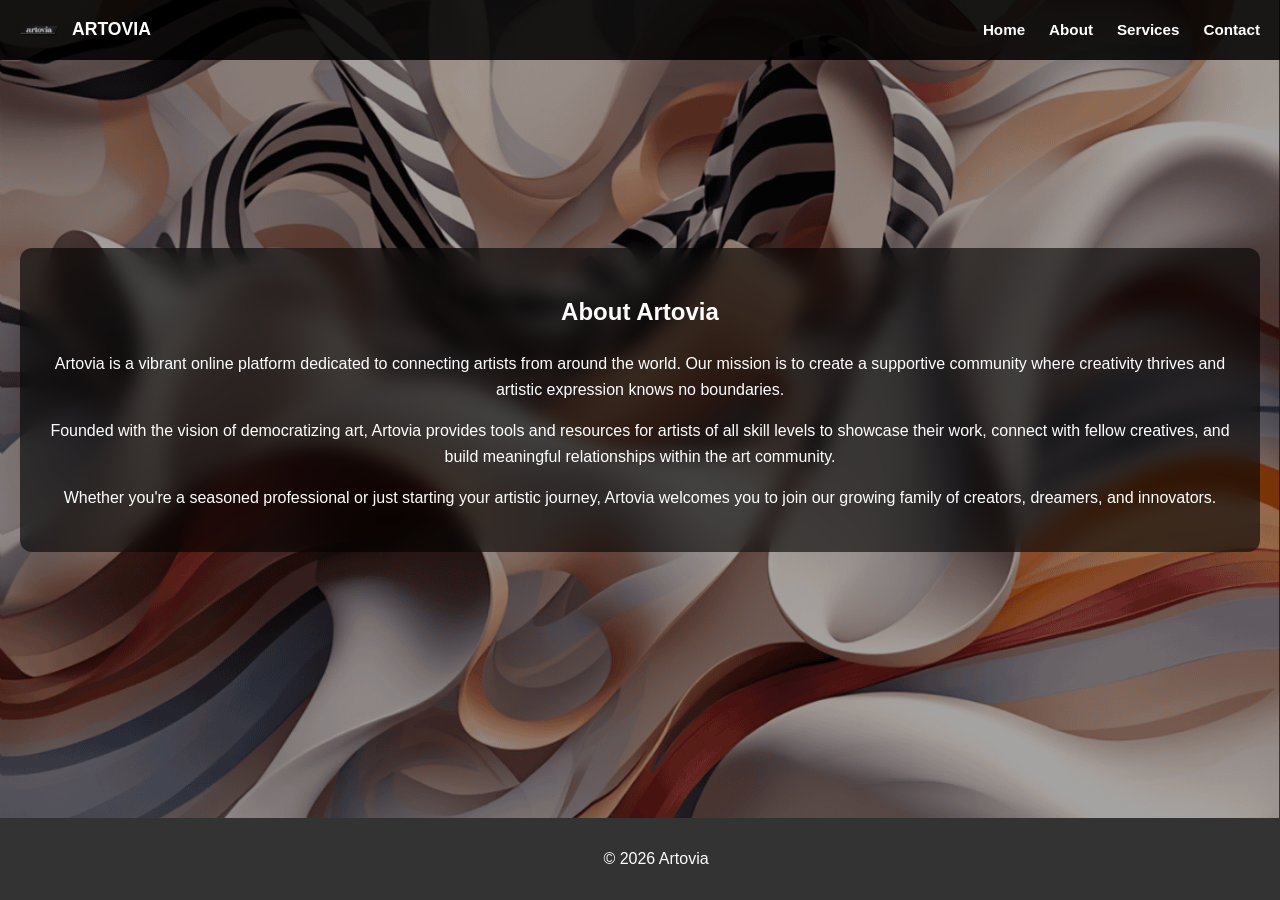
==== about.html @ a337511a "Create missing about.html page to fix 404 error" ====
<!DOCTYPE html>
<html lang="en">
<head>
    <meta charset="UTF-8">
    <meta name="viewport" content="width=device-width, initial-scale=1.0">
    <title>Artovia - About</title>
    <link rel="stylesheet" href="style.css">
</head>
<body>
    <header>
        <div class="logo">
            <img src="images/logo.png" alt="Artovia Logo">
            <span>Artovia</span>
        </div>
        <nav>
            <ul>
                <li><a href="index.html">Home</a></li>
                <li><a href="about.html">About</a></li>
                <li><a href="services.html">Services</a></li>
                <li><a href="contact.html">Contact</a></li>
            </ul>
        </nav>
    </header>
    <main>
        <div class="content-box">
            <h2>About Artovia</h2>
            <p>Artovia is a vibrant online platform dedicated to connecting artists from around the world. Our mission is to create a supportive community where creativity thrives and artistic expression knows no boundaries.</p>
            <p>Founded with the vision of democratizing art, Artovia provides tools and resources for artists of all skill levels to showcase their work, connect with fellow creatives, and build meaningful relationships within the art community.</p>
            <p>Whether you're a seasoned professional or just starting your artistic journey, Artovia welcomes you to join our growing family of creators, dreamers, and innovators.</p>
        </div>
    </main>
    <footer>
        <p>&copy; 2026 Artovia</p>
    </footer>
    <script src="script.js"></script>
</body>
</html>
---- style.css ----
body {
    font-family: 'Segoe UI', Tahoma, Geneva, Verdana, sans-serif;
    margin: 0;
    padding: 0;
    min-height: 100vh;
    background-color: #111;
    background-image: linear-gradient(rgba(0, 0, 0, 0.35), rgba(0, 0, 0, 0.35)), url('images/background.png');
    background-size: cover;
    background-position: center;
    background-repeat: no-repeat;
    background-attachment: fixed;
    color: white;
    overflow-x: hidden;
}

/* Global image constraints */
img {
    max-width: 100%;
    height: auto;
}

header {
    position: fixed;
    top: 0;
    width: 100%;
    height: 60px;
    background-color: rgba(0, 0, 0, 0.85);
    display:flex;
    align-items: center;
    justify-content: space-between;
    padding: 0 20px;
    color: white;
    text-align: center;
    z-index: 10;
    box-sizing: border-box;
}

.logo,
.navbar .logo {
    display: inline-flex;
    align-items: center;
    gap: 0.75rem;
    font-size: 1.1rem;
    font-weight: 700;
    color: white;
    text-transform: uppercase;
    flex-shrink: 0;
}

.logo img,
.navbar .logo img {
    width: 40px;
    height: auto;
}

.navbar .logo span {
    display: inline-block;
}


nav {
    display: flex;
    align-items: center;
    flex: 1;
    justify-content: flex-end;
}

nav ul {
    list-style: none;
    padding: 0;
    margin: 0;
    display: flex;
    gap: 1.5rem;
}

nav ul li {
    display: inline;
    margin: 0;
    white-space: nowrap;
}

nav a {
    color: white;
    text-decoration: none;
    font-weight: bold;
    font-size: 0.95rem;
}

.navbar nav a:hover {
    text-decoration: underline;
}

/* Homepage layout */
.homepage-content {
    display: flex;
    gap: 20px;
    margin: 80px 20px 20px 20px;
    align-items: flex-start;
    max-width: 1200px;
    margin-left: auto;
    margin-right: auto;
}

.intro-section {
    flex: 1;
    min-height: 400px;
}

.gallery-section {
    flex: 1;
    display: flex;
    align-items: center;
    justify-content: center;
    min-height: 400px;
}

.cta-section {
    text-align: center;
    margin: 30px 0 40px 0;
}

/* Blurred content boxes */
.content-box {
    background-color: rgba(0, 0, 0, 0.6);
    backdrop-filter: blur(10px);
    -webkit-backdrop-filter: blur(10px);
    border-radius: 12px;
    padding: 25px;
    width: 100%;
    box-sizing: border-box;
    height: fit-content;
}

.content-box h2,
.content-box h3,
.content-box p {
    color: white;
    line-height: 1.6;
}

/* Photo gallery styling */
.photo-gallery {
    display: grid;
    grid-template-columns: repeat(2, 1fr);
    gap: 10px;
    margin: 0;
    padding: 0;
    border: none;
}

.photo-gallery img {
    width: 100%;
    height: 140px;
    object-fit: cover;
    border-radius: 6px;
    cursor: pointer;
    transition: transform 0.3s ease, box-shadow 0.3s ease;
}

.photo-gallery img:hover {
    transform: scale(1.05);
    box-shadow: 0 8px 25px rgba(0, 0, 0, 0.3);
}

/* CTA buttons styling */
.cta-btns {
    margin: 25px 0;
    display: flex;
    gap: 15px;
    justify-content: center;
    flex-wrap: wrap;
}

.btn {
    background-color: #FF6B6B;
    color: white;
    padding: 15px 30px;
    text-decoration: none;
    border-radius: 8px;
    font-weight: bold;
    font-size: 1.1rem;
    transition: all 0.3s ease;
    display: inline-block;
    border: 2px solid #FF6B6B;
    box-shadow: 0 4px 15px rgba(255, 107, 107, 0.3);
    text-transform: uppercase;
    letter-spacing: 0.5px;
}

.btn:hover {
    background-color: #FF5252;
    border-color: #FF5252;
    box-shadow: 0 6px 20px rgba(255, 82, 82, 0.4);
    transform: translateY(-2px);
}

.login-form {
    display: flex;
    flex-direction: column;
    justify-content: center;
    align-items: center;
}

.login-form h2 {
    margin-bottom: 20px;
    font-size: 1.8rem;
}

.login-form input {
    display: block;
    width: 250px;
    padding: 10px;
    margin: 10px 0;
    font-size: 1rem;
    background-color: rgba(255, 255, 255, 0.9);
    border: none;
    border-radius: 6px;
}

.login-form button {
    margin: 10px;
    background-color: #FF6B6B;
    color: white;
    border: none;
    padding: 10px 20px;
    border-radius: 6px;
    font-weight: bold;
    cursor: pointer;
}

/* Container styles */
.reg-container,
.upload-container,
.profile-container,
.gallery-container {
    text-align: center;
}

.reg-container input,
.reg-container textarea,
.upload-container input,
.upload-container textarea {
    background-color: rgba(255, 255, 255, 0.9);
    border: none;
    border-radius: 6px;
    padding: 10px;
    margin: 8px 0;
    width: 100%;
    max-width: 400px;
    display: block;
    margin-left: auto;
    margin-right: auto;
}

.reg-container button,
.upload-container button,
.profile-container button {
    background-color: #FF6B6B;
    color: white;
    border: none;
    padding: 12px 24px;
    margin: 10px;
    border-radius: 6px;
    font-weight: bold;
    cursor: pointer;
    font-size: 1rem;
}

.reg-container button:hover,
.upload-container button:hover,
.profile-container button:hover {
    background-color: #FF5252;
}

.gallery {
    display: grid;
    grid-template-columns: repeat(auto-fit, minmax(250px, 1fr));
    gap: 20px;
    margin-top: 20px;
}

.gallery img {
    width: 100%;
    height: auto;
    border-radius: 8px;
    cursor: pointer;
    transition: transform 0.3s ease;
}

.gallery img:hover {
    transform: scale(1.05);
}

.feed {
    display: flex;
    height: 100vh;
    overflow-x: scroll;
    scroll-behavior: smooth;
    margin-top: 60px;
}

.feed::-webkit-scrollbar {
    display: none;
}

.post {
    min-width: 100vw;
    height: calc(100vh - 60px);
    display: flex;
    align-items: center;
    justify-content: center;
    flex-direction: column;
    scroll-snap-align: center;
    position: relative;
}

.post img {
    max-width: 70%;
    max-height: 70%;
    border-radius: 12px;
    transition: transform .4s ease;
    box-shadow: 0 20px 40px rgba(0, 0, 0, .5);
}

.post active img {
    transform: scale(1.2);
}

.post info .artistpic {
    width: 50px;
    height: 50px;
    border-radius: 50%;
    margin-right: 5px;
    border: 2px solid white;
}

.vote-btn { 
    background-color: #333;
    color: white;
    border: none;
    padding: 10px 18px;
    margin-top: 20px;
    cursor: pointer;
    font-weight: bold;
    border-radius: 20px;
    transition: transform .2s;
}

.vote-btn:hover {
    transform: scale(1.1);
}

.post-info {
    width: 40px;
    height: 40px;
}

main {
    padding: 20px;
    text-align: center;
    min-height: calc(100vh - 140px);
    display: flex;
    flex-direction: column;
    justify-content: center;
}

footer {
    background-color: #333;
    color: white;
    text-align: center;
    padding: 1rem;
    position: fixed;
    bottom: 0;
    width: 100%;
}
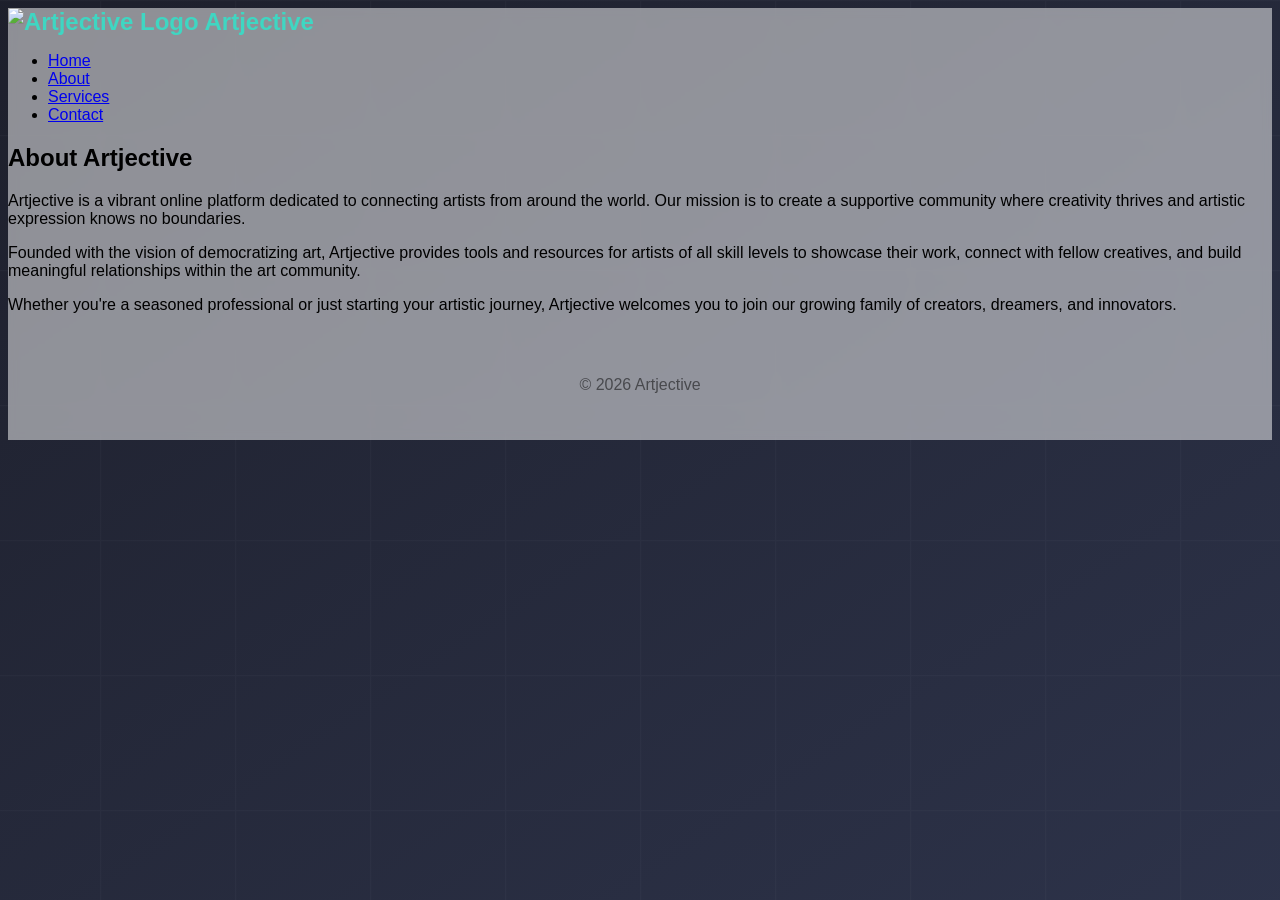
==== commit c1e508ba: "Update landing page and add background image" ====
--- a/about.html
+++ b/about.html
@@ -3,14 +3,16 @@
 <head>
     <meta charset="UTF-8">
     <meta name="viewport" content="width=device-width, initial-scale=1.0">
-    <title>Artovia - About</title>
-    <link rel="stylesheet" href="style.css">
+    <title>Artjective - About</title>
+    <link rel="icon" href="images/favicon.svg" type="image/svg+xml">
+    <link rel="shortcut icon" href="images/favicon.svg">
+    <link rel="stylesheet" href="style.css?v=2">
 </head>
 <body>
     <header>
         <div class="logo">
-            <img src="images/logo.png" alt="Artovia Logo">
-            <span>Artovia</span>
+            <img src="images/artjective-logo.svg" alt="Artjective Logo">
+            <span>Artjective</span>
         </div>
         <nav>
             <ul>
@@ -23,14 +25,14 @@
     </header>
     <main>
         <div class="content-box">
-            <h2>About Artovia</h2>
-            <p>Artovia is a vibrant online platform dedicated to connecting artists from around the world. Our mission is to create a supportive community where creativity thrives and artistic expression knows no boundaries.</p>
-            <p>Founded with the vision of democratizing art, Artovia provides tools and resources for artists of all skill levels to showcase their work, connect with fellow creatives, and build meaningful relationships within the art community.</p>
-            <p>Whether you're a seasoned professional or just starting your artistic journey, Artovia welcomes you to join our growing family of creators, dreamers, and innovators.</p>
+            <h2>About Artjective</h2>
+            <p>Artjective is a vibrant online platform dedicated to connecting artists from around the world. Our mission is to create a supportive community where creativity thrives and artistic expression knows no boundaries.</p>
+            <p>Founded with the vision of democratizing art, Artjective provides tools and resources for artists of all skill levels to showcase their work, connect with fellow creatives, and build meaningful relationships within the art community.</p>
+            <p>Whether you're a seasoned professional or just starting your artistic journey, Artjective welcomes you to join our growing family of creators, dreamers, and innovators.</p>
         </div>
     </main>
     <footer>
-        <p>&copy; 2026 Artovia</p>
+        <p>&copy; 2026 Artjective</p>
     </footer>
     <script src="script.js"></script>
 </body>
--- a/style.css
+++ b/style.css
@@ -1,375 +1,107 @@
 body {
-    font-family: 'Segoe UI', Tahoma, Geneva, Verdana, sans-serif;
-    margin: 0;
-    padding: 0;
-    min-height: 100vh;
-    background-color: #111;
-    background-image: linear-gradient(rgba(0, 0, 0, 0.35), rgba(0, 0, 0, 0.35)), url('images/background.png');
+    background-image: url("images/background.svg");
     background-size: cover;
     background-position: center;
-    background-repeat: no-repeat;
     background-attachment: fixed;
-    color: white;
-    overflow-x: hidden;
+    font-family: 'Poppins', sans-serif;
+    color: black;
+    backdrop-filter: blur(5px);
 }
 
-/* Global image constraints */
-img {
-    max-width: 100%;
-    height: auto;
+body::before {
+    content: "";
+    position: fixed;
+    top: 0;
+    left: 0;
+    width: 100%;
+    height: 100%;
+    background-color: rgba(255, 255, 255, 0.5);
+    z-index: -1;
 }
 
-header {
+.nav {
+    display: flex;
+    justify-content: space-between;
+    align-items: center;
+    padding: 20px 60px;
     position: fixed;
+    width: 100%;
     top: 0;
-    width: 100%;
-    height: 60px;
-    background-color: rgba(0, 0, 0, 0.85);
-    display:flex;
-    align-items: center;
-    justify-content: space-between;
-    padding: 0 20px;
-    color: white;
-    text-align: center;
-    z-index: 10;
-    box-sizing: border-box;
+    backdrop-filter: blur(10px);
+    background: rgba(0,0,0,0.3);
 }
 
-.logo,
-.navbar .logo {
-    display: inline-flex;
-    align-items: center;
-    gap: 0.75rem;
-    font-size: 1.1rem;
-    font-weight: 700;
-    color: white;
-    text-transform: uppercase;
-    flex-shrink: 0;
+.logo {
+    font-size: 24px;
+    font-weight: bold;
+    color: #3fd6c2;
 }
 
-.logo img,
-.navbar .logo img {
-    width: 40px;
-    height: auto;
+.nav a {
+    color: white;
+    text-decoration: none;
+    margin-left: 20px;
 }
 
-.navbar .logo span {
-    display: inline-block;
+.join-btn {
+    padding: 8px 14px;
+    background: #3fd6c2;
+    color: black;
+    border-radius: 8px;
 }
 
-
-nav {
-    display: flex;
-    align-items: center;
-    flex: 1;
-    justify-content: flex-end;
-}
-
-nav ul {
-    list-style: none;
-    padding: 0;
-    margin: 0;
-    display: flex;
-    gap: 1.5rem;
-}
-
-nav ul li {
-    display: inline;
-    margin: 0;
-    white-space: nowrap;
-}
-
-nav a {
-    color: white;
-    text-decoration: none;
-    font-weight: bold;
-    font-size: 0.95rem;
-}
-
-.navbar nav a:hover {
-    text-decoration: underline;
-}
-
-/* Homepage layout */
-.homepage-content {
-    display: flex;
-    gap: 20px;
-    margin: 80px 20px 20px 20px;
-    align-items: flex-start;
-    max-width: 1200px;
-    margin-left: auto;
-    margin-right: auto;
-}
-
-.intro-section {
-    flex: 1;
-    min-height: 400px;
-}
-
-.gallery-section {
-    flex: 1;
-    display: flex;
-    align-items: center;
-    justify-content: center;
-    min-height: 400px;
-}
-
-.cta-section {
-    text-align: center;
-    margin: 30px 0 40px 0;
-}
-
-/* Blurred content boxes */
-.content-box {
-    background-color: rgba(0, 0, 0, 0.6);
-    backdrop-filter: blur(10px);
-    -webkit-backdrop-filter: blur(10px);
-    border-radius: 12px;
-    padding: 25px;
-    width: 100%;
-    box-sizing: border-box;
-    height: fit-content;
-}
-
-.content-box h2,
-.content-box h3,
-.content-box p {
-    color: white;
-    line-height: 1.6;
-}
-
-/* Photo gallery styling */
-.photo-gallery {
-    display: grid;
-    grid-template-columns: repeat(2, 1fr);
-    gap: 10px;
-    margin: 0;
-    padding: 0;
-    border: none;
-}
-
-.photo-gallery img {
-    width: 100%;
-    height: 140px;
-    object-fit: cover;
-    border-radius: 6px;
-    cursor: pointer;
-    transition: transform 0.3s ease, box-shadow 0.3s ease;
-}
-
-.photo-gallery img:hover {
-    transform: scale(1.05);
-    box-shadow: 0 8px 25px rgba(0, 0, 0, 0.3);
-}
-
-/* CTA buttons styling */
-.cta-btns {
-    margin: 25px 0;
-    display: flex;
-    gap: 15px;
-    justify-content: center;
-    flex-wrap: wrap;
-}
-
-.btn {
-    background-color: #FF6B6B;
-    color: white;
-    padding: 15px 30px;
-    text-decoration: none;
-    border-radius: 8px;
-    font-weight: bold;
-    font-size: 1.1rem;
-    transition: all 0.3s ease;
-    display: inline-block;
-    border: 2px solid #FF6B6B;
-    box-shadow: 0 4px 15px rgba(255, 107, 107, 0.3);
-    text-transform: uppercase;
-    letter-spacing: 0.5px;
-}
-
-.btn:hover {
-    background-color: #FF5252;
-    border-color: #FF5252;
-    box-shadow: 0 6px 20px rgba(255, 82, 82, 0.4);
-    transform: translateY(-2px);
-}
-
-.login-form {
+.hero {
+    height: 100vh;
     display: flex;
     flex-direction: column;
     justify-content: center;
     align-items: center;
+    text-align: center;
+    padding: 0 20px;
 }
 
-.login-form h2 {
-    margin-bottom: 20px;
-    font-size: 1.8rem;
+.hero h1 {
+    font-size: 50px;
+    margin-bottom: 10px;
 }
 
-.login-form input {
-    display: block;
-    width: 250px;
-    padding: 10px;
-    margin: 10px 0;
-    font-size: 1rem;
-    background-color: rgba(255, 255, 255, 0.9);
-    border: none;
-    border-radius: 6px;
+.hero p {
+    opacity: 0.8;
+    margin-bottom: 10px;
+}   
+
+.start {
+    padding: 12px 20px;
+    background: #3fd6c2;
+    color: black;
+    border-radius: 10px;
+    text-decoration: none;
+    font-weight: bold;
 }
 
-.login-form button {
-    margin: 10px;
-    background-color: #FF6B6B;
-    color: white;
-    border: none;
-    padding: 10px 20px;
-    border-radius: 6px;
-    font-weight: bold;
-    cursor: pointer;
+.features {
+    display: flex;
+    justify-content: center;
+    gap: 20px;
+    padding: 80px 20px;
+    flex-wrap: wrap;
 }
 
-/* Container styles */
-.reg-container,
-.upload-container,
-.profile-container,
-.gallery-container {
-    text-align: center;
+.card {
+    background: rgba(255, 255, 255, 0.5);
+    border-radius: 12px;
+    padding: 20px;
+    width: 250px;
+    backdrop-filter: blur(10px);
 }
 
-.reg-container input,
-.reg-container textarea,
-.upload-container input,
-.upload-container textarea {
-    background-color: rgba(255, 255, 255, 0.9);
-    border: none;
-    border-radius: 6px;
-    padding: 10px;
-    margin: 8px 0;
-    width: 100%;
-    max-width: 400px;
-    display: block;
-    margin-left: auto;
-    margin-right: auto;
-}
-
-.reg-container button,
-.upload-container button,
-.profile-container button {
-    background-color: #FF6B6B;
-    color: white;
-    border: none;
-    padding: 12px 24px;
-    margin: 10px;
-    border-radius: 6px;
-    font-weight: bold;
-    cursor: pointer;
-    font-size: 1rem;
-}
-
-.reg-container button:hover,
-.upload-container button:hover,
-.profile-container button:hover {
-    background-color: #FF5252;
-}
-
-.gallery {
-    display: grid;
-    grid-template-columns: repeat(auto-fit, minmax(250px, 1fr));
-    gap: 20px;
-    margin-top: 20px;
-}
-
-.gallery img {
-    width: 100%;
-    height: auto;
-    border-radius: 8px;
-    cursor: pointer;
-    transition: transform 0.3s ease;
-}
-
-.gallery img:hover {
-    transform: scale(1.05);
-}
-
-.feed {
-    display: flex;
-    height: 100vh;
-    overflow-x: scroll;
-    scroll-behavior: smooth;
-    margin-top: 60px;
-}
-
-.feed::-webkit-scrollbar {
-    display: none;
-}
-
-.post {
-    min-width: 100vw;
-    height: calc(100vh - 60px);
-    display: flex;
-    align-items: center;
-    justify-content: center;
-    flex-direction: column;
-    scroll-snap-align: center;
-    position: relative;
-}
-
-.post img {
-    max-width: 70%;
-    max-height: 70%;
-    border-radius: 12px;
-    transition: transform .4s ease;
-    box-shadow: 0 20px 40px rgba(0, 0, 0, .5);
-}
-
-.post active img {
-    transform: scale(1.2);
-}
-
-.post info .artistpic {
-    width: 50px;
-    height: 50px;
-    border-radius: 50%;
-    margin-right: 5px;
-    border: 2px solid white;
-}
-
-.vote-btn { 
-    background-color: #333;
-    color: white;
-    border: none;
-    padding: 10px 18px;
-    margin-top: 20px;
-    cursor: pointer;
-    font-weight: bold;
-    border-radius: 20px;
-    transition: transform .2s;
-}
-
-.vote-btn:hover {
-    transform: scale(1.1);
-}
-
-.post-info {
-    width: 40px;
-    height: 40px;
-}
-
-main {
-    padding: 20px;
-    text-align: center;
-    min-height: calc(100vh - 140px);
-    display: flex;
-    flex-direction: column;
-    justify-content: center;
+.cta {
+   text-align: center;
+   padding: 100px 20px;
 }
 
 footer {
-    background-color: #333;
-    color: white;
     text-align: center;
-    padding: 1rem;
-    position: fixed;
-    bottom: 0;
-    width: 100%;
+    padding: 30px;
+    opacity: 0.5
 }
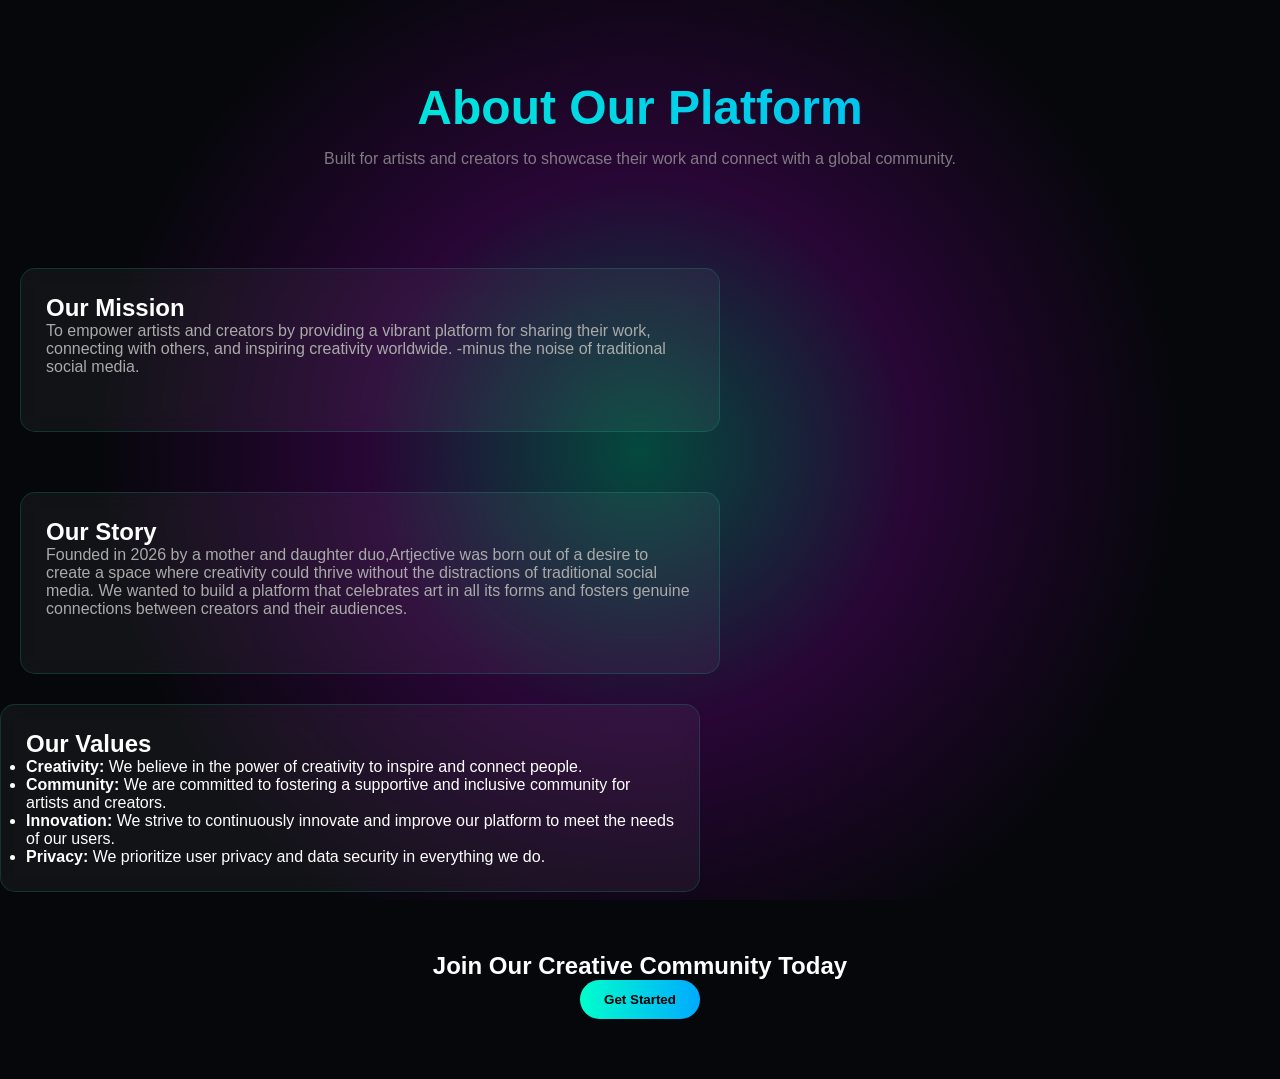
==== commit e46c2922: "Add new HTML files for About, Contact, Features, and Register pages" ====
--- a/about.html
+++ b/about.html
@@ -8,32 +8,43 @@
     <link rel="shortcut icon" href="images/favicon.svg">
     <link rel="stylesheet" href="style.css?v=2">
 </head>
+
 <body>
-    <header>
-        <div class="logo">
-            <img src="images/artjective-logo.svg" alt="Artjective Logo">
-            <span>Artjective</span>
+
+    <section class="about-hero">
+        <h1>About Our Platform</h1>
+        <p>Built for artists and creators to showcase their work and connect with a global community.</p>
+    </section>
+
+    <section class="about-mission">
+        <div class="about-card">
+            <h2>Our Mission</h2>
+            <p>To empower artists and creators by providing a vibrant platform for sharing their work, connecting with others, and inspiring creativity worldwide. -minus the noise of traditional social media.</p>  
         </div>
-        <nav>
+    </section>
+
+    <section class="about-story">
+        <div class="about-card">
+            <h2>Our Story</h2>
+            <p>Founded in 2026 by a mother and daughter duo,Artjective was born out of a desire to create a space where creativity could thrive without the distractions of traditional social media. We wanted to build a platform that celebrates art in all its forms and fosters genuine connections between creators and their audiences.</p>
+        </div>
+    </section>
+
+    <section class="about-values">
+        <div class="about-card">
+            <h2>Our Values</h2>
             <ul>
-                <li><a href="index.html">Home</a></li>
-                <li><a href="about.html">About</a></li>
-                <li><a href="services.html">Services</a></li>
-                <li><a href="contact.html">Contact</a></li>
+                <li><strong>Creativity:</strong> We believe in the power of creativity to inspire and connect people.</li>
+                <li><strong>Community:</strong> We are committed to fostering a supportive and inclusive community for artists and creators.</li>
+                <li><strong>Innovation:</strong> We strive to continuously innovate and improve our platform to meet the needs of our users.</li>
+                <li><strong>Privacy:</strong> We prioritize user privacy and data security in everything we do.</li>
             </ul>
-        </nav>
-    </header>
-    <main>
-        <div class="content-box">
-            <h2>About Artjective</h2>
-            <p>Artjective is a vibrant online platform dedicated to connecting artists from around the world. Our mission is to create a supportive community where creativity thrives and artistic expression knows no boundaries.</p>
-            <p>Founded with the vision of democratizing art, Artjective provides tools and resources for artists of all skill levels to showcase their work, connect with fellow creatives, and build meaningful relationships within the art community.</p>
-            <p>Whether you're a seasoned professional or just starting your artistic journey, Artjective welcomes you to join our growing family of creators, dreamers, and innovators.</p>
         </div>
-    </main>
-    <footer>
-        <p>&copy; 2026 Artjective</p>
-    </footer>
-    <script src="script.js"></script>
+    </section>
+
+    <section class="cta">
+        <h2>Join Our Creative Community Today</h2>
+        <button>Get Started</button>
+    </section>
 </body>
 </html>
--- a/style.css
+++ b/style.css
@@ -1,107 +1,356 @@
+* {
+    margin: 0;
+    padding: 0;
+    box-sizing: border-box;
+    font-family: Arial, sans-serif;
+}
+
+html {
+    background: #05070a;
+}
+
 body {
-    background-image: url("images/background.svg");
-    background-size: cover;
-    background-position: center;
-    background-attachment: fixed;
-    font-family: 'Poppins', sans-serif;
-    color: black;
-    backdrop-filter: blur(5px);
-}
-
-body::before {
-    content: "";
-    position: fixed;
-    top: 0;
-    left: 0;
-    width: 100%;
-    height: 100%;
-    background-color: rgba(255, 255, 255, 0.5);
-    z-index: -1;
-}
+    background: radial-gradient(circle at center, rgba(0,225,180,0.3),
+                rgba(180,0,225,0.2),
+                #05070a 70%);
+    color: white;
+    height: 100vh;
+    margin: 0;
+    font-family: Arial, sans-serif;
+}
+
+.glow-text {
+    background: linear-gradient(90deg, #00ffcc, #00aaff);
+    -webkit-background-clip: text;
+    -webkit-text-fill-color: transparent;
+    animation: glow 2s infinite alternate;
+}
+    
 
 .nav {
     display: flex;
     justify-content: space-between;
     align-items: center;
-    padding: 20px 60px;
-    position: fixed;
+    padding: 25px 40px;
+}
+
+.nav-links a {
+    color: white;
+    text-decoration: none;
+    opacity: 0.8;
+}
+
+.nav-links a:hover {
+    opacity: 1;
+}
+
+.login-btn {
+    padding: 10px 18px;
+    border-radius: 20px;
+    border: none;
+    background: linear-gradient(90deg, #00ffcc, #00aaff);
+    cursor: pointer;
+}
+
+.nav-center a {
+    margin: 0 15px;
+    color: #aaa;
+    text-decoration: none;
+    transition: 0.3s;
+}
+
+.nav-center a:hover {
+    color: white;
+}
+
+.nav-left {
+    font-weight: bold;
+    letter-spacing: 1px;
+}
+ 
+.nav-right .login {
+    margin-right: 20px;
+    color: #aaa;
+    text-decoration: none;
+}
+
+.signup {
+    padding: 8px 18px;
+    background: white;
+    color: black;
+    border-radius: 20px;
+    text-decoration: none;
+    font-weight: 500;
+}
+
+.hero {
+    text-align: center;
+    margin-top: 80px;
+}
+
+.logo {
+    width: 260px;
+    margin-bottom: 30px;
+    filter: drop-shadow(0 0 25px rgba(0,255,180,0.5))
+            drop-shadow(0 0 50px rgba(180,0,225,0.3));
+} 
+
+h1 {
+    font-size: 48px;
+    margin-bottom: 15px;
+}
+
+p {
+    color: #aaa;
+    margin-bottom: 30px;
+}
+
+button {
+    padding: 12px 24px;
+    border: none;
+    border-radius: 25px;
+    font-weight: bold;
+    cursor: pointer;
+    background: linear-gradient(90deg, #00ffcc, #00aaff);
+    color: black;
+    transition: 0.3s ease;
+}
+
+button:hover {
+    transform: scale(1.05);
+}
+
+.primary {
+    background: linear-gradient(135deg, #00ffb4, #00cfff);
+    border: none;
+    padding: 12px 25px;
+    border-radius: 25px;
+    color: black;
+    font-weight: bold;
+    cursor: pointer;
+}
+
+.secondary {
+    background: transparent;
+    border: 1px solid #555;
+    padding: 12px 25px;
+    border-radius: 25px;
+    color: white;
+    cursor: pointer;
+}
+
+.features-hero {
+    text-align: center;
+    padding: 80px 20px 40px;
+}
+
+.features-hero h1 {
+    font-size: 3rem;
+}
+
+.features-hero p {
+    opacity: 0.7;
+    margin-top: 10px;
+}
+
+.features-grid {
+    display: grid;
+    grid-template-columns: repeat(auto-fit, minmax(220px, 1fr));
+    gap: 20px;
+    padding: 40px;
+}
+
+.features-card {
+    background: rgba(255, 255, 255, 0.05);
+    border: 1px solid rgba(0,255,204, 0.15);
+    padding: 20px;
+    border-radius: 15px;
+    backdrop-filter: blur(10px);
+    transition: 0.3s ease;
+}
+
+.features-card:hover {
+    transform: translateY(-5px);
+    border-color: #00ffcc;
+    box-shadow: 0 10px 20px rgba(0,255,204, 0.2);
+}
+
+.cta {
+    text-align: center;
+    padding: 60px 20px;
+}
+
+.about-hero {
+    text-align: center;
+    padding: 80px 20px 40px;
+}
+
+.about-hero h1 {
+    font-size: 3rem;
+    background: linear-gradient(90deg, #00ffcc, #00aaff);
+    -webkit-background-clip: text;
+    -webkit-text-fill-color: transparent;
+}
+
+.about-hero p {
+    opacity: 0.7;
+    margin-top: 10px;
+}
+
+.about-mission, .about-story {
+    display: flex;
+    align-items: center;
+    padding: 30px 20px;
+}
+
+.about-card {
+    max-width: 700px;
+    background: rgba(255, 255, 255, 0.05);
+    border: 1px solid rgba(0,255,204, 0.15);
+    padding: 25px;
+    border-radius: 15px;
+    backdrop-filter: blur(10px);
+    transition: 0.3s ease;
+}
+
+.about-card:hover {
+    transform: translateY(-5px);
+    border-color: #00ffcc;
+    box-shadow: 0 10px 20px rgba(0,255,204, 0.2);
+}
+
+.about-cta {
+    text-align: center;
+    padding: ;
+}
+
+.contact-hero {
+    text-align: center;
+    padding: 80px 20px 40px;
+}
+
+.contact-hero h1 {
+    font-size: 3rem;
+    background: linear-gradient(90deg, #00ffcc, #00aaff);
+    -webkit-background-clip: text;
+    -webkit-text-fill-color: transparent;
+}
+
+.contact-hero p {
+    opacity: 0.7;
+    margin-top: 10px;
+}
+
+.contact-container {
+    display: flex;
+    justify-content: center;
+    padding:20px;
+}
+
+.contact-form {
     width: 100%;
-    top: 0;
+    max-width: 500px;
+    display: flex;
+    flex-direction: column;
+    gap: 15px;
+}
+
+.contact-form input, .contact-form textarea {
+    padding: 12px;
+    border-radius: 10px;
+    border: 1px solid rgba(255,255,255,0.2);
+    background: rgba(255, 255, 255, 0.05);
+    color: white;
+    outline: none;
+}
+
+.contact-form input:focus, .contact-form textarea:focus {
+    border-color: #00ffcc;
+    box-shadow: 0 0 10px rgba(0,255,204, 0.3);
+}
+
+.contact-info {
+    display: flex;
+    justify-content: center;
+    gap: 20px;
+    padding: 40px 20px;
+    flex-wrap: wrap;
+}
+
+.contact-card {
+    width: 250px;
+    background: rgba(255, 255, 255, 0.05);
+    border: 1px solid rgba(0,255,204, 0.15);
+    padding: 20px;
+    border-radius: 15px;
     backdrop-filter: blur(10px);
-    background: rgba(0,0,0,0.3);
-}
-
-.logo {
-    font-size: 24px;
-    font-weight: bold;
-    color: #3fd6c2;
-}
-
-.nav a {
-    color: white;
-    text-decoration: none;
-    margin-left: 20px;
-}
-
-.join-btn {
-    padding: 8px 14px;
-    background: #3fd6c2;
-    color: black;
-    border-radius: 8px;
-}
-
-.hero {
+    transition: 0.3s ease;
+    text-align: center;
+}
+
+.contact-card:hover {
+    transform: translateY(-5px);
+    border-color: #00ffcc;
+    box-shadow: 0 0px 20px rgba(0,255,204, 0.2);
+}
+
+.auth-container {
     height: 100vh;
     display: flex;
-    flex-direction: column;
     justify-content: center;
     align-items: center;
-    text-align: center;
-    padding: 0 20px;
-}
-
-.hero h1 {
-    font-size: 50px;
-    margin-bottom: 10px;
-}
-
-.hero p {
-    opacity: 0.8;
-    margin-bottom: 10px;
-}   
-
-.start {
-    padding: 12px 20px;
-    background: #3fd6c2;
-    color: black;
+}
+
+.auth-box {
+    width: 340px;
+    padding: 30px;
+    border-radius: 15px;
+    background: rgba(255, 255, 255, 0.05);
+    border: 1px solid rgba(0,255,204, 0.15);
+    backdrop-filter: blur(10px);
+    text-align: center;
+}
+
+.auth-box h1 {
+    margin-bottom: 5px;
+}
+
+.auth-box p {
+    opacity: 0.7;
+}
+
+.auth-box input {
+    width: 100%;
+    padding: 10px;
+    margin: 8px 0;
     border-radius: 10px;
-    text-decoration: none;
-    font-weight: bold;
-}
-
-.features {
-    display: flex;
-    justify-content: center;
-    gap: 20px;
-    padding: 80px 20px;
-    flex-wrap: wrap;
-}
-
-.card {
-    background: rgba(255, 255, 255, 0.5);
-    border-radius: 12px;
-    padding: 20px;
-    width: 250px;
-    backdrop-filter: blur(10px);
-}
-
-.cta {
-   text-align: center;
-   padding: 100px 20px;
-}
-
-footer {
-    text-align: center;
-    padding: 30px;
-    opacity: 0.5
+    border: 1px solid rgba(255,255,255,0.1);
+    background: rgba(0,0,0,0.2);
+    color: white;
+    outline: none;
+}
+
+.auth-box input:focus {
+    border-color: #00ffcc;
+    box-shadow: 0 0 10px rgba(0,255,204, 0.2);
+}
+
+.auth-box button {
+    width: 100%;
+    margin-top: 10px;
+}
+
+.small-text {
+    font-size: 0.85rem;
+    opacity: 0.7;
+    margin-top: 10px;
+}
+
+.small-text a {
+    color: #00ffcc;
+    text-decoration: none;
+}
+
+.small-text a:hover {
+    text-decoration: underline;
 }
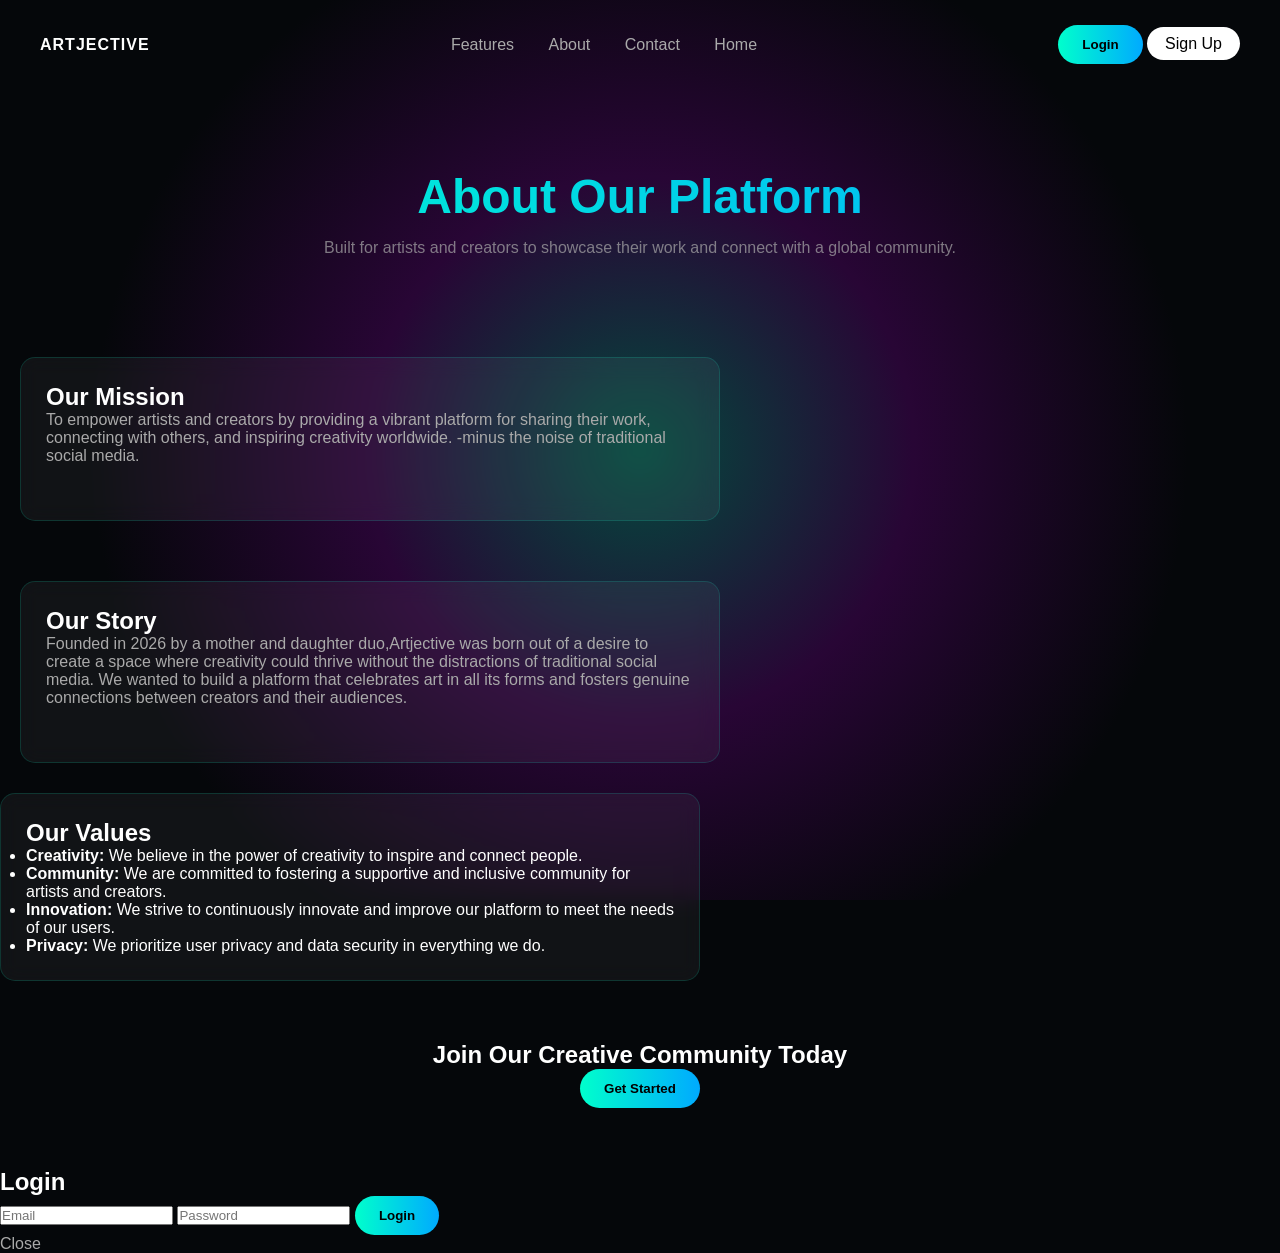
==== commit d758c67c: "update index.html" ====
--- a/about.html
+++ b/about.html
@@ -10,6 +10,20 @@
 </head>
 
 <body>
+
+    <nav class="nav">
+        <div class="nav-left">ARTJECTIVE</div>
+        <div class="nav-center">
+            <a href="features.html">Features</a>
+            <a href="about.html">About</a>
+            <a href="contact.html">Contact</a>
+            <a href="index.html">Home</a>
+        </div>
+
+        <div class ="nav-right">
+            <button onclick="openLogin()">Login</button>
+            <a href="register.html" class="signup">Sign Up</a>
+    </nav>
 
     <section class="about-hero">
         <h1>About Our Platform</h1>
@@ -44,7 +58,22 @@
 
     <section class="cta">
         <h2>Join Our Creative Community Today</h2>
-        <button>Get Started</button>
+        <button onclick="window.location.href='register.html'">Get Started</button>
     </section>
+
+    <div id="loginModal" class="modal">
+        <div class="modal-box">
+            <h2>Login</h2>
+
+            <input type="email" id="email" name="email" placeholder="Email" required aria-label="Enter your email address">
+            <input type="password" id="password" name="password" placeholder="Password" required aria-label="Enter your password">
+        
+            <button>Login</button>
+
+            <p onclick="closeLogin()">Close</p>
+        </div>
+    </div>
+
+    <script src="script.js"></script>
 </body>
 </html>
